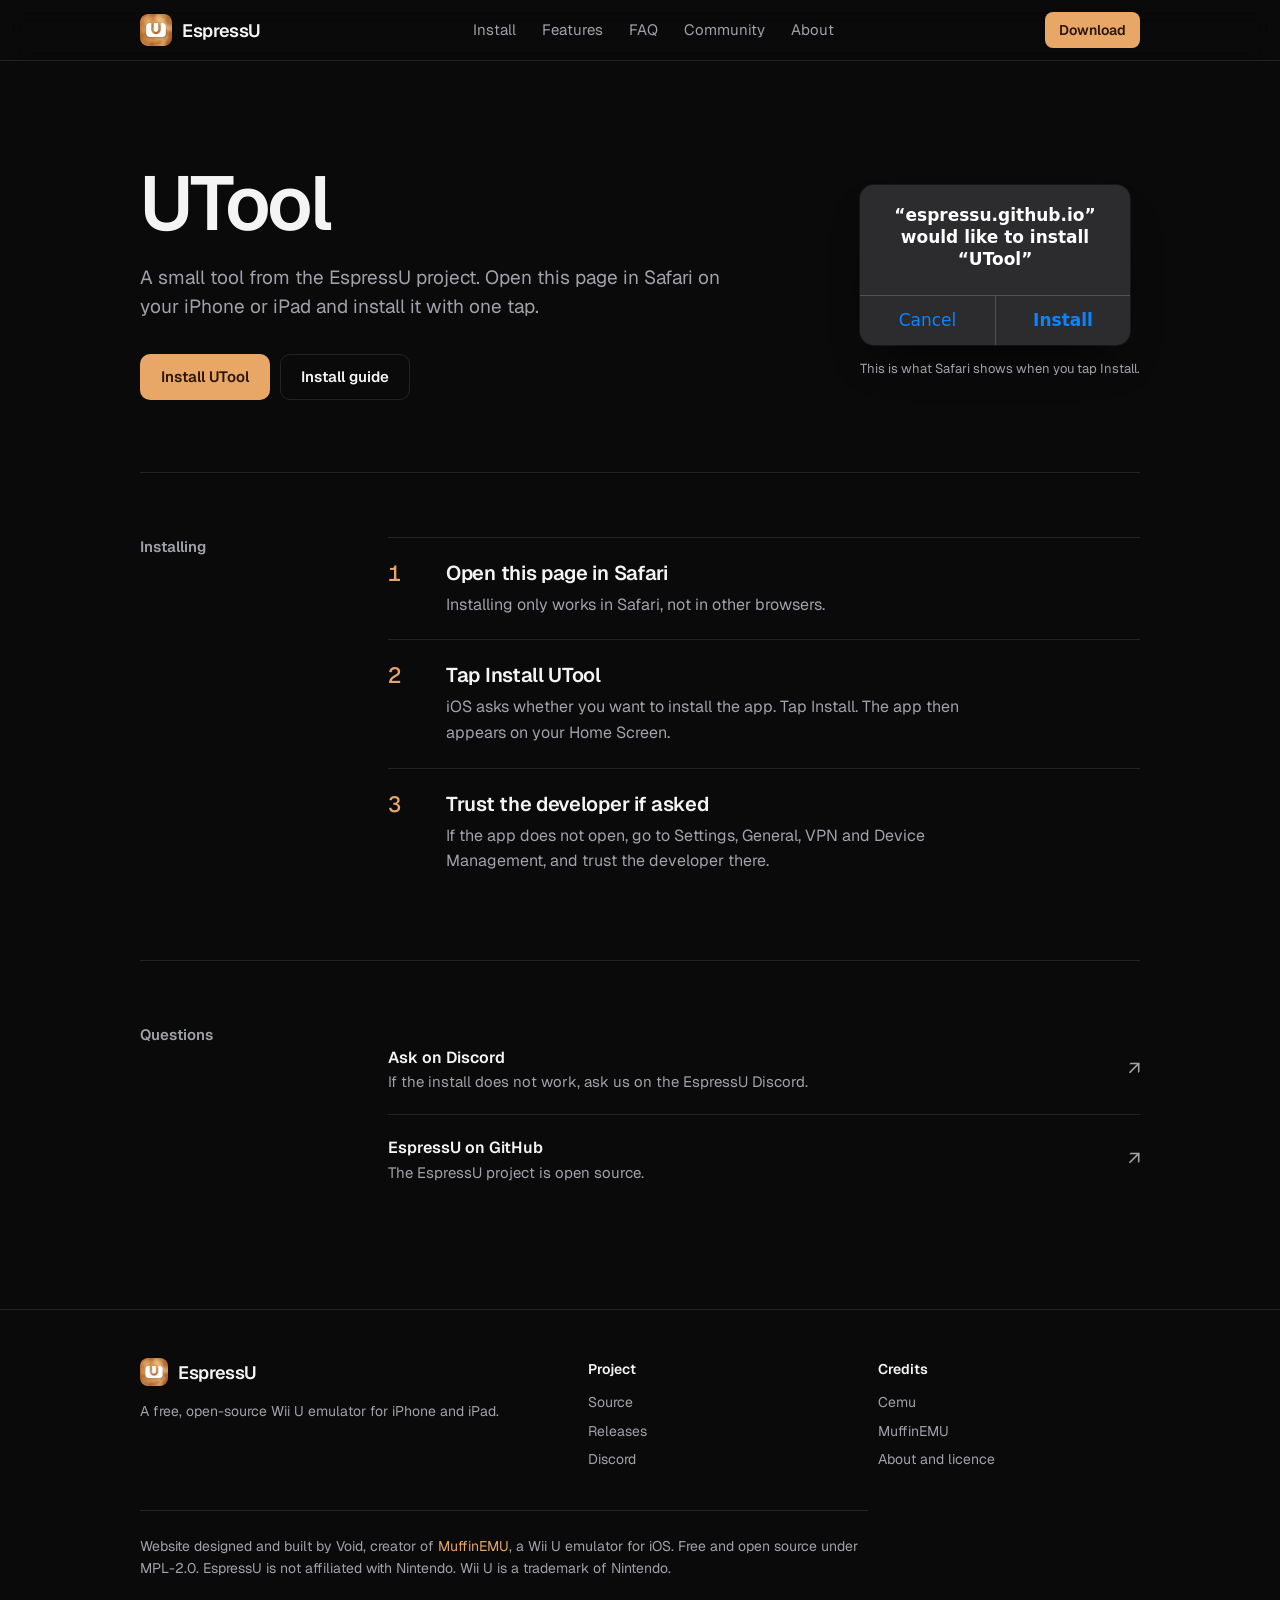
==== utool/index.html @ 07d49c47 "Add UTool page at /utool with Safari install button Co-Authored-By: Claude Opus 5.5 <noreply@anthrop" ====
<!doctype html>
<html lang="en">
<head>
<meta charset="utf-8">
<meta name="viewport" content="width=device-width, initial-scale=1, viewport-fit=cover">
<title>UTool - EspressU</title>
<link rel="icon" href="../assets/icon.png">
<meta name="description" content="UTool, a small tool from the EspressU project for iPhone and iPad.">
<meta name="author" content="Void (MuffinEMU)">
<meta name="color-scheme" content="dark">
<meta property="og:title" content="UTool - EspressU"><meta property="og:description" content="UTool, a small tool from the EspressU project for iPhone and iPad."><meta property="og:image" content="../assets/icon.png">
<link rel="preconnect" href="https://fonts.googleapis.com"><link rel="preconnect" href="https://fonts.gstatic.com" crossorigin>
<link href="https://fonts.googleapis.com/css2?family=Geist:wght@400;500;600;700&family=Geist+Mono:wght@500&display=swap" rel="stylesheet">
<link rel="stylesheet" href="../assets/style.css">
<style>
.ios-alert{width:270px;border-radius:14px;background:#2c2c2e;text-align:center;font-family:-apple-system,system-ui,sans-serif;color:#fff;
  box-shadow:0 0 0 1px rgba(255,255,255,.06),0 24px 48px -24px #000;overflow:hidden}
.ios-alert .t{padding:19px 16px 0;font-weight:600;font-size:17px;line-height:1.3}
.ios-alert .m{padding:4px 16px 20px;font-size:13px;line-height:1.35;color:rgba(255,255,255,.85)}
.ios-alert .b{display:grid;grid-template-columns:1fr 1fr;border-top:.5px solid rgba(255,255,255,.18);font-size:17px;color:#0a84ff}
.ios-alert .b span{padding:11px 0}
.ios-alert .b span+span{border-left:.5px solid rgba(255,255,255,.18);font-weight:600}
.ut-cap{margin:14px 0 0;color:var(--muted);font-size:13px;text-align:center}
@media (max-width:820px){
  .ut-shot{order:0;display:flex;flex-direction:column;align-items:center;padding:28px 0 4px;border-top:1px solid var(--line)}
  .ut-hero .cta{grid-template-columns:1fr}
}
</style>
</head>
<body>
<a class="skip" href="#main">Skip to content</a>
<header class="bar"><div class="bar-in">
  <a class="brand" href="../index.html" aria-label="EspressU home"><img src="../assets/icon.png" width="32" height="32" alt="">EspressU</a>
  <nav class="main" id="nav" aria-label="Main"><a href="../index.html#install">Install</a><a href="../index.html#features">Features</a><a href="../index.html#faq">FAQ</a><a href="../index.html#community">Community</a><a href="../about.html">About</a></nav>
  <div class="tools"><a class="get" href="https://github.com/EspressU/EspressU-Emu/releases">Download</a>
  <button class="icon-btn burger" id="burger" type="button" aria-label="Open menu" aria-expanded="false" aria-controls="nav"><svg viewBox="0 0 24 24" width="20" height="20" fill="none" stroke="currentColor" stroke-width="1.8" stroke-linecap="round" stroke-linejoin="round" aria-hidden="true"><path d="M4 7h16M4 12h16M4 17h16"/></svg></button></div>
</div></header>
<div class="wrap">
<main id="main">
<div class="hero ut-hero">
  <div>
    <h1>UTool</h1>
    <p class="lead">A small tool from the EspressU project. Open this page in Safari on your iPhone or iPad and install it with one tap.</p>
    <div class="cta"><a class="btn main" href="itms-services://?action=download-manifest&amp;url=https://espressu.github.io/EspressU-Site/utool/manifest.plist">Install UTool</a><a class="btn alt" href="#how">Install guide</a></div>
  </div>
  <div class="ut-shot" aria-hidden="true">
    <div class="ios-alert"><div class="t">&ldquo;espressu.github.io&rdquo; would like to install &ldquo;UTool&rdquo;</div><div class="m"></div><div class="b"><span>Cancel</span><span>Install</span></div></div>
    <p class="ut-cap">This is what Safari shows when you tap Install.</p>
  </div>
</div>
<section class="sec" id="how"><h2>Installing</h2><div class="sec-body"><ol class="steps">
<li><span class="n">1</span><div><h3>Open this page in Safari</h3><p>Installing only works in Safari, not in other browsers.</p></div><div class="act"></div></li>
<li><span class="n">2</span><div><h3>Tap Install UTool</h3><p>iOS asks whether you want to install the app. Tap Install. The app then appears on your Home Screen.</p></div><div class="act"></div></li>
<li><span class="n">3</span><div><h3>Trust the developer if asked</h3><p>If the app does not open, go to Settings, General, VPN and Device Management, and trust the developer there.</p></div><div class="act"></div></li>
</ol></div></section>
<section class="sec"><h2>Questions</h2><div class="sec-body"><ul class="links">
<li><a href="https://discord.gg/HPRJGXTEt8"><span><b>Ask on Discord</b><small>If the install does not work, ask us on the EspressU Discord.</small></span><i aria-hidden="true">&nearr;</i></a></li>
<li><a href="https://github.com/EspressU"><span><b>EspressU on GitHub</b><small>The EspressU project is open source.</small></span><i aria-hidden="true">&nearr;</i></a></li>
</ul></div></section>
</main>
</div>
<footer><div class="wrap">
  <div class="foot-grid">
    <div><a class="brand" href="../index.html"><img src="../assets/icon.png" width="28" height="28" alt="">EspressU</a>
      <p>A free, open-source Wii U emulator for iPhone and iPad.</p></div>
    <div><p class="ft">Project</p><a href="https://github.com/EspressU/EspressU-Emu">Source</a><a href="https://github.com/EspressU/EspressU-Emu/releases">Releases</a><a href="https://discord.gg/HPRJGXTEt8">Discord</a></div>
    <div><p class="ft">Credits</p><a href="https://github.com/cemu-project/Cemu">Cemu</a><a href="https://github.com/MuffinEMU/Muffin-EMU">MuffinEMU</a><a href="../about.html">About and licence</a></div>
  </div>
  <p class="legal">Website designed and built by Void, creator of <a href="https://github.com/MuffinEMU/Muffin-EMU">MuffinEMU</a>, a Wii U emulator for iOS. Free and open source under MPL-2.0. EspressU is not affiliated with Nintendo. Wii U is a trademark of Nintendo.</p>
</div></footer>
<script src="../assets/site.js"></script>
</body>
</html>
---- assets/style.css ----
:root{
  color-scheme:dark;
  --bg:#0a0a0b; --bg2:#141416; --card:#121214; --line:#232327;
  --fg:#f4f4f5; --muted:#a1a1aa; --accent:#e8a766; --accent2:#f4c48d; --on:#2a1608;
  --glass:rgba(10,10,11,.8);
}
*{box-sizing:border-box}
html{scroll-behavior:smooth;scroll-padding-top:80px}
@media (prefers-reduced-motion:reduce){html{scroll-behavior:auto}*{transition:none!important}}
body{margin:0;background:var(--bg);color:var(--fg);font:16px/1.6 'Geist',system-ui,sans-serif;-webkit-font-smoothing:antialiased;
  padding-left:max(16px,env(safe-area-inset-left,0px));padding-right:max(16px,env(safe-area-inset-right,0px))}
a{color:inherit}
:focus-visible{outline:2px solid var(--accent);outline-offset:3px;border-radius:6px}
.wrap{max-width:1000px;margin:0 auto}
.skip{position:absolute;left:-999px;top:8px;background:var(--accent);color:var(--on);padding:8px 14px;border-radius:8px;z-index:50}
.skip:focus{left:8px}

/* header */
.bar{position:sticky;top:0;z-index:40;margin:0 calc(50% - 50vw);padding:0 max(16px,calc(50vw - 500px));background:var(--glass);
  backdrop-filter:blur(14px);-webkit-backdrop-filter:blur(14px);border-bottom:1px solid var(--line)}
.bar-in{display:flex;align-items:center;justify-content:space-between;gap:12px;height:60px}
.brand{display:inline-flex;align-items:center;gap:10px;font:600 18px 'Geist',sans-serif;text-decoration:none;letter-spacing:-.02em}
.brand img{border-radius:8px}
nav.main{display:flex;gap:2px}
nav.main a{padding:8px 12px;border-radius:8px;text-decoration:none;color:var(--muted);font-size:15px;transition:color .15s}
nav.main a:hover{color:var(--fg)}
.tools{display:flex;gap:8px;align-items:center}
.icon-btn{width:38px;height:38px;padding:0;-webkit-appearance:none;appearance:none;border-radius:8px;border:1px solid var(--line);background:none;color:var(--fg);display:grid;place-items:center;cursor:pointer}
.burger{display:none}
.get{display:inline-flex;align-items:center;height:36px;padding:0 14px;border-radius:8px;font-weight:600;font-size:14px;text-decoration:none;background:var(--accent);color:var(--on)}
.get:hover{background:var(--accent2)}

/* buttons */
.cta{display:flex;gap:10px;flex-wrap:wrap}
.btn{display:inline-flex;align-items:center;justify-content:center;min-height:46px;padding:0 20px;border-radius:10px;font:600 15px 'Geist',sans-serif;text-decoration:none;border:1px solid var(--line);color:inherit;background:none;cursor:pointer}
.btn.main{background:var(--accent);color:var(--on);border-color:transparent}
.btn.main:hover{background:var(--accent2)}
.btn.alt:hover{background:var(--card);border-color:var(--muted)}
.mini{display:inline-flex;align-items:center;justify-content:center;min-height:38px;padding:0 14px;border-radius:8px;border:1px solid var(--line);font:600 14px 'Geist',sans-serif;text-decoration:none;color:inherit;white-space:nowrap}
.mini:hover{border-color:var(--muted);background:var(--card)}
.mini.dl{background:var(--accent);color:var(--on);border-color:transparent}
.mini.dl:hover{background:var(--accent2)}

/* hero */
.hero{display:grid;grid-template-columns:1fr auto;gap:64px;align-items:center;padding:104px 0 72px}
.hero>*{min-width:0}
h1{font:600 clamp(40px,6.6vw,76px)/1 'Geist',sans-serif;letter-spacing:-.04em;margin:0 0 22px;text-wrap:balance}
.lead{font-size:19px;line-height:1.55;color:var(--muted);max-width:31em;margin:0 0 32px}
.specs{display:grid;grid-template-columns:repeat(4,1fr);border:1px solid var(--line);border-radius:14px;margin:0 0 24px}
.specs div{padding:20px 22px;border-left:1px solid var(--line)}
.specs div:first-child{border-left:0}
.specs b{display:block;font:600 24px 'Geist',sans-serif;letter-spacing:-.03em}
.specs span{color:var(--muted);font-size:14px}
.meta{margin:22px 0 0;color:var(--muted);font:500 13px 'Geist Mono',monospace;letter-spacing:.02em}
.art img{display:block;width:240px;height:auto;border-radius:22.5%;box-shadow:0 0 0 1px rgba(255,255,255,.07),0 30px 60px -30px #000}

/* sections */
.sec{display:grid;grid-template-columns:200px 1fr;gap:48px;padding:64px 0;border-top:1px solid var(--line)}
.sec>*{min-width:0}
h2{font:600 15px 'Geist',sans-serif;letter-spacing:0;margin:0;color:var(--muted);position:sticky;top:96px;align-self:start}
.intro{margin:0 0 32px;color:var(--muted);max-width:34em}
.prose p{margin:0 0 14px;color:var(--muted);max-width:40em}
.prose strong{color:var(--fg)}
.prose a,.legal a{color:var(--accent)}

ol.steps{list-style:none;margin:0;padding:0}
ol.steps li{display:grid;grid-template-columns:40px 1fr auto;gap:18px;align-items:start;padding:22px 0;border-top:1px solid var(--line)}
ol.steps li:first-child{padding-top:22px}
.n{font:500 22px 'Geist Mono',monospace;color:var(--accent);line-height:1.2}
ol.steps h3{margin:0 0 6px;font:600 20px 'Geist',sans-serif;letter-spacing:-.015em}
ol.steps p{margin:0;color:var(--muted);max-width:34em}
.act{display:flex;gap:8px;flex-wrap:wrap;justify-content:flex-end}

dl.rows{margin:0;display:grid;grid-template-columns:1fr 1fr;gap:0 48px}
dl.rows>div{padding:26px 0 30px;border-top:1px solid var(--line)}
dl.rows>div:nth-child(-n+2){border-top:0;padding-top:0}
dt{font:600 24px 'Geist',sans-serif;letter-spacing:-.025em;margin-bottom:8px}
dd{margin:0;color:var(--muted);max-width:36em}

details{border-top:1px solid var(--line)}
details:first-child{border-top:0}
summary{cursor:pointer;padding:18px 0;font-weight:500;list-style:none;display:flex;justify-content:space-between;gap:16px;align-items:center}
summary::-webkit-details-marker{display:none}
summary::after{content:"+";font:400 22px 'Geist';color:var(--muted);transition:transform .2s}
details[open] summary::after{transform:rotate(45deg)}
details p{margin:0 0 18px;color:var(--muted);max-width:38em}

ul.links{list-style:none;margin:0;padding:0}
.links li{border-top:1px solid var(--line)}
.links li:first-child{border-top:0}
.links a{display:flex;justify-content:space-between;align-items:center;gap:16px;padding:20px 0;text-decoration:none}
.links b{display:block;font-weight:600}
.links small{display:block;color:var(--muted);font-size:15px}
.links i{font-style:normal;color:var(--muted);font-size:20px;transition:transform .15s,color .15s}
.links a:hover i{color:var(--accent);transform:translate(2px,-2px)}

.page-hero{padding:88px 0 40px}
.page-hero h1{font-size:clamp(36px,5vw,52px);margin:0}

/* footer */
footer{margin:40px calc(50% - 50vw) 0;padding:48px max(16px,calc(50vw - 500px)) 64px;border-top:1px solid var(--line);color:var(--muted);font-size:14px}
footer p{margin:6px 0}
.foot-grid{display:grid;grid-template-columns:1.6fr 1fr 1fr;gap:28px;align-items:start}
.foot-grid .brand{margin-bottom:8px;color:var(--fg)}
.foot-grid .ft{margin:0 0 8px;color:var(--fg);font-weight:600}
.foot-grid a:not(.brand){display:block;color:var(--muted);text-decoration:none;padding:3px 0}
.foot-grid a:not(.brand):hover{color:var(--fg)}
.legal{margin-top:36px!important;padding-top:24px;border-top:1px solid var(--line);max-width:52em}

@media (max-width:820px){
  nav.main{position:absolute;left:0;right:0;top:60px;flex-direction:column;padding:8px max(16px,env(safe-area-inset-left,0px)) 14px;background:var(--bg);border-bottom:1px solid var(--line);display:none}
  nav.main.open{display:flex}
  nav.main a{padding:12px 4px;font-size:16px}
  .burger{display:grid}
  .get{display:none}
  .hero{grid-template-columns:1fr;gap:28px;padding:40px 0 64px}
  .art{order:-1}
  .art img{width:84px}
  .sec{grid-template-columns:1fr;gap:20px;padding:48px 0}
  h2{position:static}
  dl.rows{grid-template-columns:1fr}
  dl.rows>div:nth-child(2){border-top:1px solid var(--line);padding-top:26px}
  .specs{grid-template-columns:1fr 1fr}
  .specs div:nth-child(3){border-left:0}
  .specs div:nth-child(n+3){border-top:1px solid var(--line)}
  ol.steps li{grid-template-columns:24px 1fr}
  ol.steps .act{grid-column:2;justify-content:flex-start}
  .foot-grid{grid-template-columns:1fr}
  .page-hero{padding:48px 0 16px}
}

/* motion */
.btn,.mini,.get{transition:background .15s,border-color .15s,transform .12s}
.btn:active,.mini:active,.get:active{transform:scale(.97)}
nav.main a{position:relative}
nav.main a::after{content:"";position:absolute;left:12px;right:12px;bottom:4px;height:1px;background:var(--fg);transform:scaleX(0);transform-origin:left;transition:transform .2s}
nav.main a:hover::after{transform:scaleX(1)}
.specs div{transition:background .2s}
.specs div:hover{background:var(--card)}
.n{transition:transform .2s}
ol.steps li:hover .n{transform:translateX(4px)}
dt{transition:color .2s}
dl.rows>div:hover dt{color:var(--accent)}
summary{transition:color .15s}
summary:hover{color:var(--accent)}
.links a:hover b{color:var(--accent)}
.legal a,.prose a{text-decoration:underline;text-decoration-color:transparent;text-underline-offset:3px;transition:text-decoration-color .15s}
.legal a:hover,.prose a:hover{text-decoration-color:currentColor}

.js .reveal{opacity:0;transform:translateY(14px);transition:opacity .6s ease,transform .6s cubic-bezier(.2,.7,.2,1)}
.js .reveal.in{opacity:1;transform:none}
@media (prefers-reduced-motion:reduce){.js .reveal{opacity:1;transform:none}}

.art{perspective:700px}
.tilt{position:relative;border-radius:22.5%;transform-style:preserve-3d;transition:transform .5s cubic-bezier(.2,.7,.2,1);will-change:transform}
.tilt.live{transition:transform .08s linear}
.tilt::after{content:"";position:absolute;inset:0;border-radius:inherit;pointer-events:none;opacity:0;transition:opacity .3s;
  background:radial-gradient(circle at var(--mx,50%) var(--my,50%),rgba(255,255,255,.22),transparent 55%)}
.tilt.live::after{opacity:1}

@media (prefers-reduced-motion:reduce){.tilt{transition:transform .5s cubic-bezier(.2,.7,.2,1)!important}.tilt.live{transition:transform .08s linear!important}.tilt::after{transition:opacity .3s!important}}

/* mobile refinements */
@media (max-width:820px){
  html{-webkit-tap-highlight-color:transparent;scroll-padding-top:68px}
  .bar-in{height:56px}
  .get{display:inline-flex}
  nav.main{top:56px;padding-top:4px}
  nav.main a{padding:15px 4px;border-bottom:1px solid var(--line);font-size:17px}
  nav.main a:last-child{border-bottom:0}
  nav.main a::after{display:none}
  .hero{padding:32px 0 48px;gap:22px}
  h1{font-size:clamp(34px,10vw,44px);letter-spacing:-.035em}
  .lead{font-size:17px;margin-bottom:24px}
  .cta{display:grid;grid-template-columns:1fr 1fr;gap:10px}
  .cta .btn{width:100%}
  .cta .btn.main{grid-column:1/-1}
  .specs{margin-bottom:8px}
  .specs div{padding:16px 16px}
  .specs b{font-size:21px}
  .sec{padding:40px 0;gap:16px}
  ol.steps li{padding:20px 0;gap:6px 14px}
  ol.steps .act{margin-top:10px}
  ol.steps .mini{min-height:44px;padding:0 18px}
  dt{font-size:21px}
  dl.rows>div{padding:20px 0 22px}
  summary{padding:20px 0;font-size:17px}
  .links a{padding:18px 0}
  .foot-grid{grid-template-columns:1fr 1fr;gap:28px 20px}
  .foot-grid>div:first-child{grid-column:1/-1}
  footer{padding:36px max(16px,calc(50vw - 500px)) 48px}
  .legal{margin-top:28px!important}
  .page-hero{padding:40px 0 8px}
}
@media (max-width:340px){.cta{grid-template-columns:1fr}}

/* character */
.art{position:relative;rotate:-5deg}
.art::before{content:"";position:absolute;width:300px;height:300px;right:-52px;bottom:-64px;z-index:-1;opacity:.5;pointer-events:none;
  background:url("data:image/svg+xml,%3Csvg xmlns='http://www.w3.org/2000/svg' viewBox='0 0 200 200' fill='none' stroke='%23e8a766' stroke-linecap='round'%3E%3Cpath d='M100 14c47 0 86 38 86 86s-39 87-87 86C52 185 14 148 14 100 14 55 50 15 100 14z' stroke-width='3' stroke-opacity='.22'/%3E%3Cpath d='M101 22c42 1 77 34 77 78 0 43-35 78-79 78-42-1-76-35-76-78 0-42 35-79 78-78z' stroke-width='1.5' stroke-opacity='.18' stroke-dasharray='140 30 60 20'/%3E%3C/svg%3E") center/contain no-repeat}
.hero{position:relative;z-index:0}
@media (max-width:820px){.art{rotate:-4deg}.art::before{width:150px;height:150px;right:-20px;bottom:-24px}}

body{overflow-x:clip}
@media (max-width:820px){.art::before{right:auto;left:30px;bottom:-30px;width:120px;height:120px}}

@media (max-width:820px){.art{rotate:0deg}.art::before{display:none}}
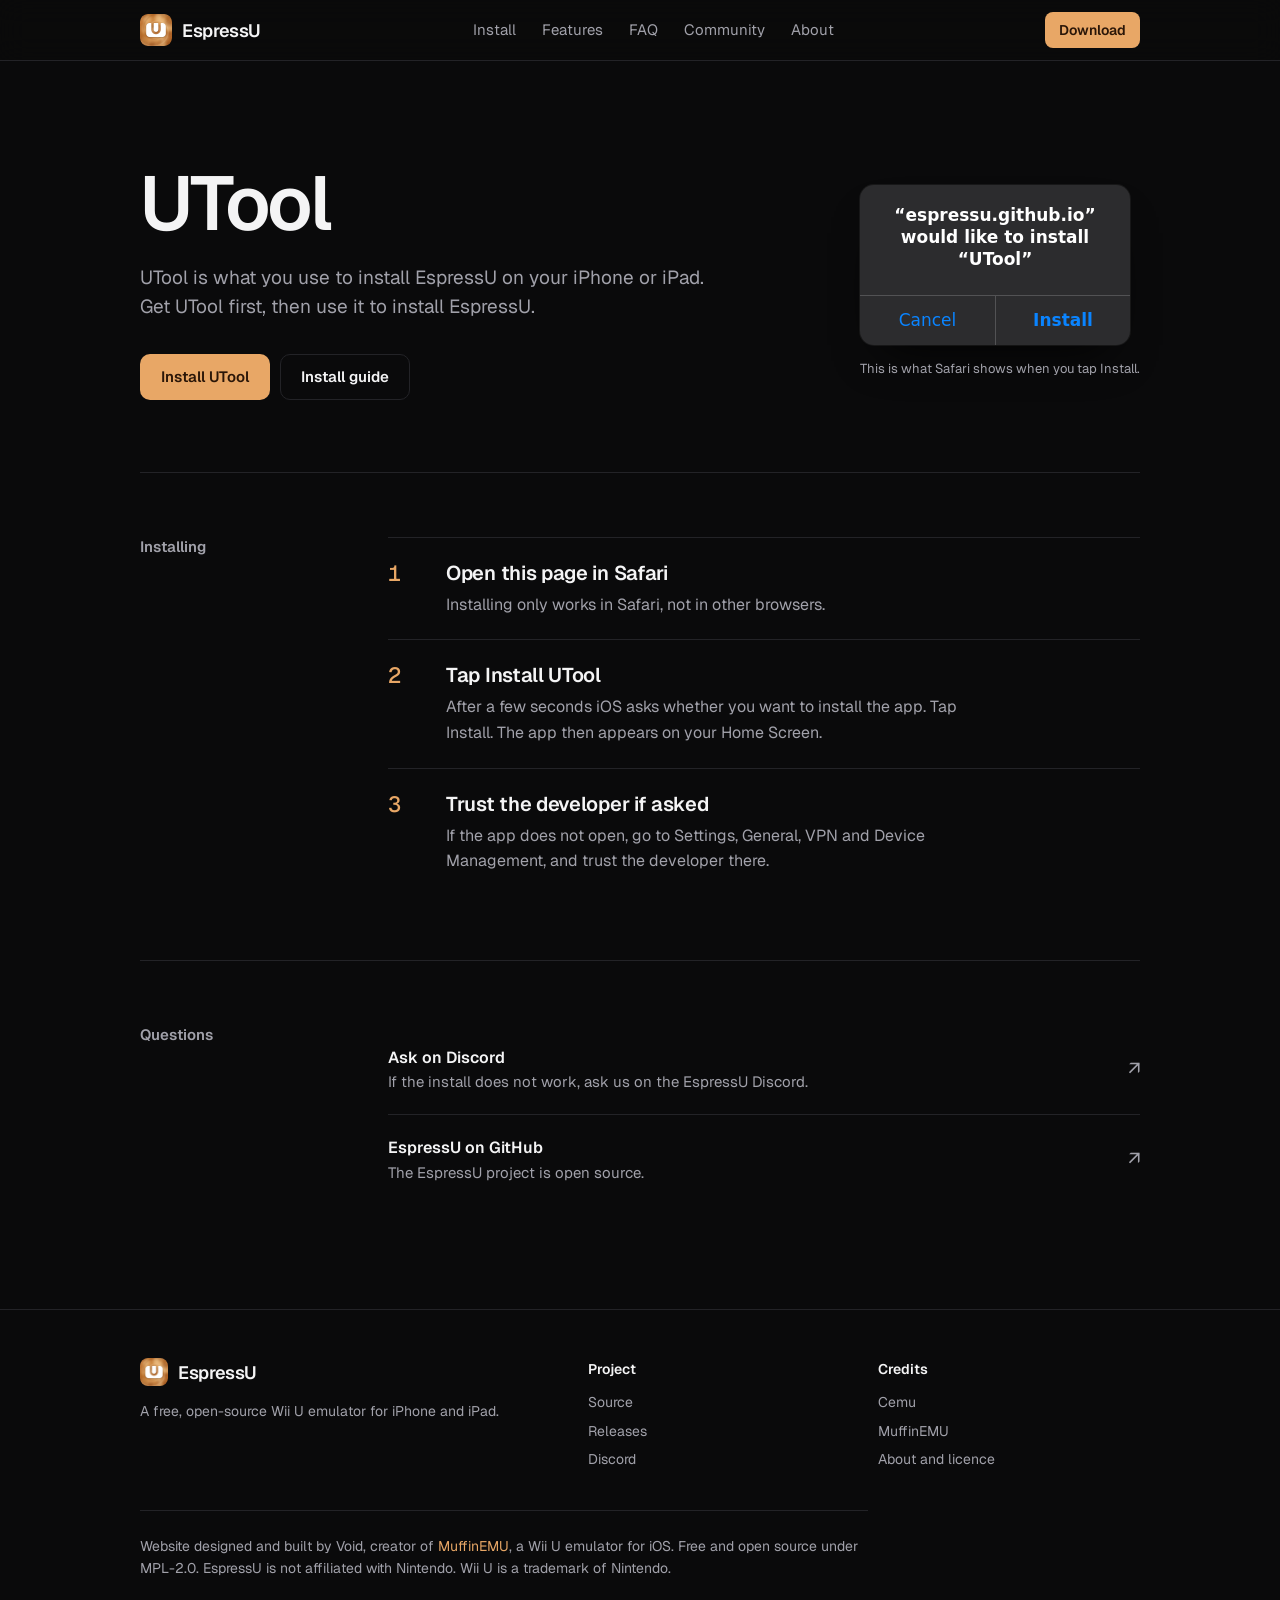
==== commit 1f03f0f6: "Describe UTool as the installer for EspressU Co-Authored-By: Claude Opus 5.5 <noreply@anthropic.com>" ====
--- a/utool/index.html
+++ b/utool/index.html
@@ -5,10 +5,10 @@
 <meta name="viewport" content="width=device-width, initial-scale=1, viewport-fit=cover">
 <title>UTool - EspressU</title>
 <link rel="icon" href="../assets/icon.png">
-<meta name="description" content="UTool, a small tool from the EspressU project for iPhone and iPad.">
+<meta name="description" content="UTool installs EspressU on your iPhone or iPad. Get it here first.">
 <meta name="author" content="Void (MuffinEMU)">
 <meta name="color-scheme" content="dark">
-<meta property="og:title" content="UTool - EspressU"><meta property="og:description" content="UTool, a small tool from the EspressU project for iPhone and iPad."><meta property="og:image" content="../assets/icon.png">
+<meta property="og:title" content="UTool - EspressU"><meta property="og:description" content="UTool installs EspressU on your iPhone or iPad. Get it here first."><meta property="og:image" content="../assets/icon.png">
 <link rel="preconnect" href="https://fonts.googleapis.com"><link rel="preconnect" href="https://fonts.gstatic.com" crossorigin>
 <link href="https://fonts.googleapis.com/css2?family=Geist:wght@400;500;600;700&family=Geist+Mono:wght@500&display=swap" rel="stylesheet">
 <link rel="stylesheet" href="../assets/style.css">
@@ -40,7 +40,7 @@
 <div class="hero ut-hero">
   <div>
     <h1>UTool</h1>
-    <p class="lead">A small tool from the EspressU project. Open this page in Safari on your iPhone or iPad and install it with one tap.</p>
+    <p class="lead">UTool is what you use to install EspressU on your iPhone or iPad. Get UTool first, then use it to install EspressU.</p>
     <div class="cta"><a class="btn main" href="itms-services://?action=download-manifest&amp;url=https://espressu.github.io/EspressU-Site/utool/manifest.plist">Install UTool</a><a class="btn alt" href="#how">Install guide</a></div>
   </div>
   <div class="ut-shot" aria-hidden="true">
@@ -50,7 +50,7 @@
 </div>
 <section class="sec" id="how"><h2>Installing</h2><div class="sec-body"><ol class="steps">
 <li><span class="n">1</span><div><h3>Open this page in Safari</h3><p>Installing only works in Safari, not in other browsers.</p></div><div class="act"></div></li>
-<li><span class="n">2</span><div><h3>Tap Install UTool</h3><p>iOS asks whether you want to install the app. Tap Install. The app then appears on your Home Screen.</p></div><div class="act"></div></li>
+<li><span class="n">2</span><div><h3>Tap Install UTool</h3><p>After a few seconds iOS asks whether you want to install the app. Tap Install. The app then appears on your Home Screen.</p></div><div class="act"></div></li>
 <li><span class="n">3</span><div><h3>Trust the developer if asked</h3><p>If the app does not open, go to Settings, General, VPN and Device Management, and trust the developer there.</p></div><div class="act"></div></li>
 </ol></div></section>
 <section class="sec"><h2>Questions</h2><div class="sec-body"><ul class="links">
